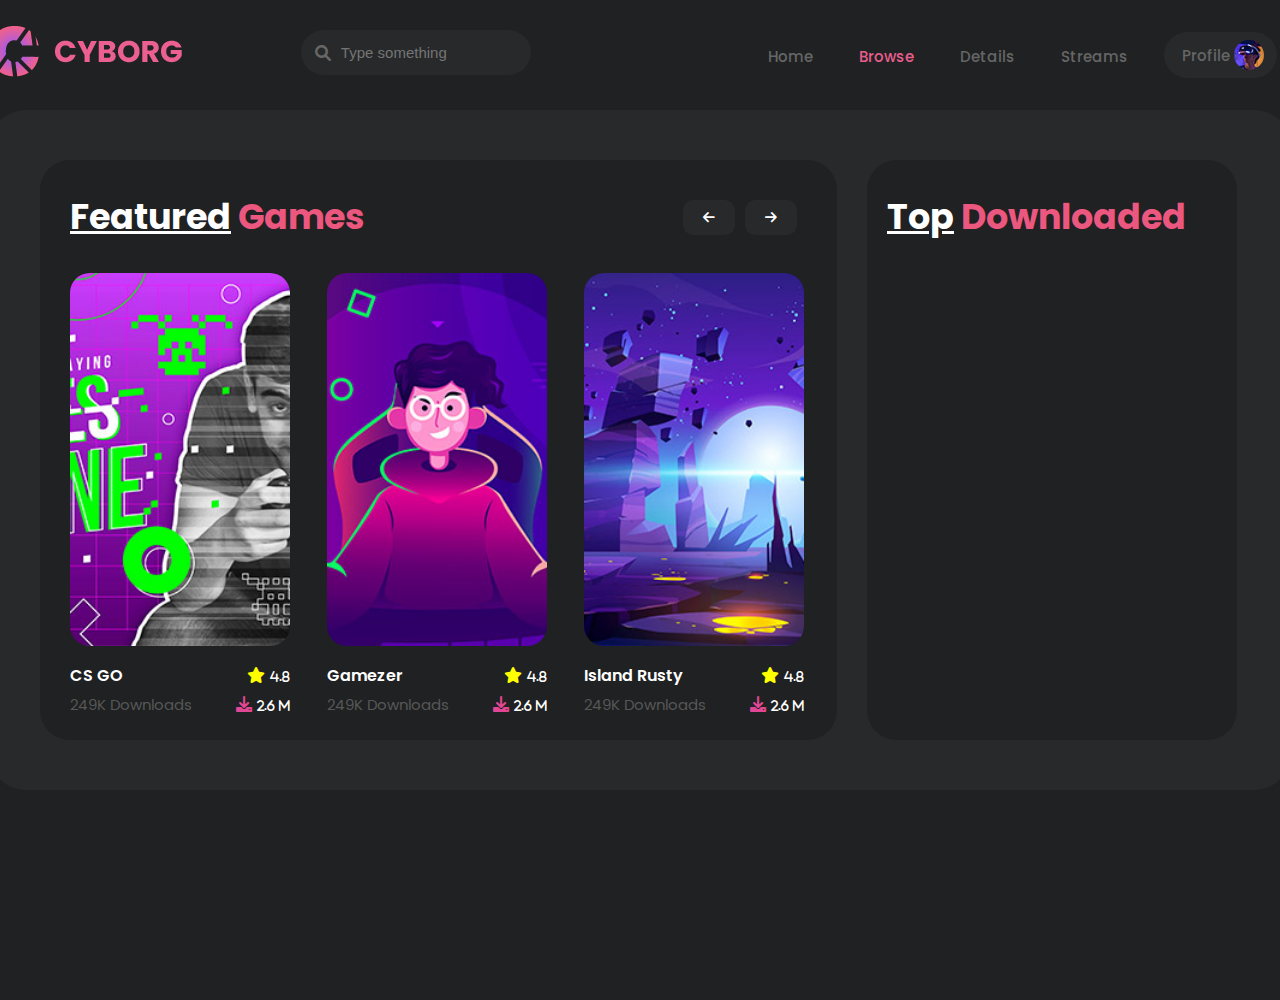
==== Cyborg sait/browse.html @ 51f166f0 "add Foodmarket sait" ====
<!DOCTYPE html>
<html lang="en">
<head>
    <meta charset="UTF-8">
    <meta name="viewport" content="width=device-width, initial-scale=1.0">
    <title>Browse</title>
    <link rel="stylesheet" href="css/browse.css">
    <script src="js/browse.js"></script>
    <link href="https://fonts.googleapis.com/css2?family=Poppins:ital,wght@0,100;0,200;0,300;0,400;0,500;0,600;0,700;0,800;0,900;1,100;1,200;1,300;1,400;1,500;1,600;1,700;1,800;1,900&display=swap" rel="stylesheet">
    <link href="https://cdnjs.cloudflare.com/ajax/libs/font-awesome/6.0.0-beta3/css/all.min.css" rel="stylesheet">

</head>
<body>
    <div id="all-content">
        <header>
            <nav>
                <div id="header-logo">
                    <a href="#"><img src="images/logo.png" alt="Logo cyborg"></a>
                </div>
                <div id="header-searcher">
                    <i class="fas fa-search" style="position:relative; right:-30px; top:-2px; color:#666;"></i>
                    <input type="text" placeholder="Type something">
                </div>
                <div id="header-navigation">
                    <ul>
                        <li><a href="home.html" class="header-btns">Home</a></li>
                        <li><a href="browse.html" class="header-btns" style="color: #e75e8d;">Browse</a></li>
                        <li><a href="#" class="header-btns">Details</a></li>
                        <li><a href="#" class="header-btns">Streams</a></li>
                        <li>
                            <a href="#" id="profile-btn">
                                <span>Profile</span>
                                <img src="images/profile-header.jpg" alt="avatar" width="25px" height="25px">
                            </a>
                        </li>
                    </ul>
                </div>
            </nav>
        </header>
        <main>
            <div id="info-container">
                <div id="featered-games">
                    <div class="headings">
                        <h3 class="blocks-h3"><span>Featured</span> Games</h3>
                        <div>
                            <button type="button" onclick="Pre()"><i class="fas fa-arrow-left" style="color: white;"></i></button>   
                            <button type="button" onclick="Next()"><i class="fas fa-arrow-right" style="color: white;"></i></button>                      
                        </div>
                    </div>
                    <div id="games-container">
                        <div class="games-container-block" id="first">
                            <img src="images\featured-01.jpg" alt="">
                            <div class="first-line">
                                <h5>CS GO</h5>
                                <i class="fas fa-star" style="color:yellow;"></i>
                            </div>
                            <div class="second-line">
                                <p>249K Downloads</p>
                                <i class="fas fa-download" style="color:rgb(225, 71, 148);"></i>
                            </div>
                        </div>
                        <div class="games-container-block" id="second">
                            <img src="images\featured-02.jpg" alt="">
                            <div class="first-line">
                                <h5>Gamezer</h5>
                                <i class="fas fa-star" style="color:yellow;"></i>
                            </div>
                            <div class="second-line">
                                <p>249K Downloads</p>
                                <i class="fas fa-download" style="color:rgb(225, 71, 148);"></i>
                            </div>
                        </div>
                        <div class="games-container-block" id="third">
                            <img src="images\featured-03.jpg" alt="">
                            <div class="first-line">
                                <h5>Island Rusty</h5>
                                <i class="fas fa-star" style="color:yellow;"></i>
                            </div>
                            <div class="second-line">
                                <p>249K Downloads</p>
                                <i class="fas fa-download" style="color:rgb(225, 71, 148);"></i>
                            </div>
                        </div>
                    </div>
                </div>
                <div id="top-downloaded">
                    <h3 class="blocks-h3"><span>Top</span> Downloaded</h3>
                    <div>

                    </div>
                </div>
            </div>
        </main>
    </div>
</body>
</html>
---- Cyborg sait/css/browse.css ----
*{
    box-sizing: border-box;
    margin: 0;
    padding: 0;
}

html{
    min-height: 100%;
    background-color:#1f2122;
}

body{
    font-family: "Poppins", serif;
    font-weight: 500;
    font-style: normal;
    width: 100%;
    display: flex;
    justify-content: center;
}

header{
    height: 110px;
    width: 100%;
}

nav{
    display: flex;
    height: 100%;
}

a{
    text-decoration: none;
    color: white;
}

#header-logo{
    display: flex;
    align-items: center;
    height: 100%;
    width: 300px;
}

#header-searcher{
    width: 300px;
    display: flex;
    align-items: center;
    justify-content: center;
}

#header-searcher input{
    border: none;
    margin-bottom: 5px;
    font-size: 15px;
    border-radius: 30px;
    background-color: #27292a;
    padding: 0 10px 0 40px;
    color: #666;
    height: 45px;
    width: 230px;
}

#header-navigation{
    width: 800px;
    display: flex;
    align-items: center;
    justify-content: right;
}

#header-navigation ul{
    list-style: none;
    display: flex;
}

#header-navigation ul li{
    padding: 0 13px;
}

.header-btns{
    color: #666;
    text-decoration: none;
    display: block;
    padding: 13px 10px;
    height: 47px;
    font-size: 15px;
    transition: 0.2s;
}

.header-btns:hover{
    color: rgb(152, 53, 53);
}

#profile-btn{
    font-size: 15px;
    color: #666;
    position: relative;
    text-decoration: none;
    display: block;
    background-color: #27292a;
    height: 46px;
    padding: 12px 47px 13px 18px;
    border-radius: 25px;
    transition: 0.2s;
}

#profile-btn img{
    width: 30px;
    height: 30px;
    border-radius: 50%;
    position: absolute;
    top: 8px;
    left: 70px;
}

#profile-btn:hover{
    color: white;
    background-color: rgb(235, 87, 126);
}


#all-content{
    width: 1300px;
    height: 1000px;
}

main{
    border-radius: 35px;
    background-color: #27292a;
    padding: 50px;
}

#info-container{
    display: flex;
}

#featered-games{
    padding: 30px 30px;
    height: 580px;
    width: 797px;
    border-radius: 30px;
    background-color: #1f2122;
    margin-right: 30px;
    overflow: hidden;
}

#top-downloaded{
    padding: 30px 20px;
    height: 580px;
    width: 370px;
    border-radius: 30px;
    background-color: #1f2122;
}

.blocks-h3{
    color: rgb(235, 87, 126);
    font-size: 35px;
    margin-bottom: 30px;
}

.blocks-h3 span{
    color: white;
    text-decoration: underline;
}

.first-line {
    display: flex;
    align-items: center;
    width: 100%;
    justify-content: space-between;
    margin-bottom: 5px;
}

.first-line h5 {
    color: white;
    font-size: 16px;
    font-weight: 600;
}

.first-line i::after {
    content: "4.8";
    margin-left: 5px;
    font-size: 12px; 
    color: white; 
}

.second-line {
    display: flex;
    align-items: center;
    width: 100%;
    justify-content: space-between;
}

.second-line p {
    color: rgb(87, 87, 87);
    font-weight: 400;
    font-size: 15px;
}

.second-line i::after {
    content: "2.6 m";
    margin-left: 5px;
    font-size: 12px;
    font-weight: lighter;   
    color: white; 
}

#games-container{
    display: flex;
    transition: transform 0.2s ease-in-out;
}

.games-container-block{
    margin-right: 37px;
}

.games-container-block img{
    height: auto;
    width: 220px;
    border-radius: 20px;
    margin-bottom: 10px;
}

.headings{
    display: flex;
    justify-content: space-between;
}

.headings div{
    display: flex;
    align-items: start;
    margin-top: 10px;
}

.headings div button{
    background-color: #27292a;
    border: none;
    border-radius: 10px;
    padding: 10px 20px;
    margin-right: 10px;
    transition: 0.3s;
}

.headings div button:hover{
    transform: scale(1.2);
}
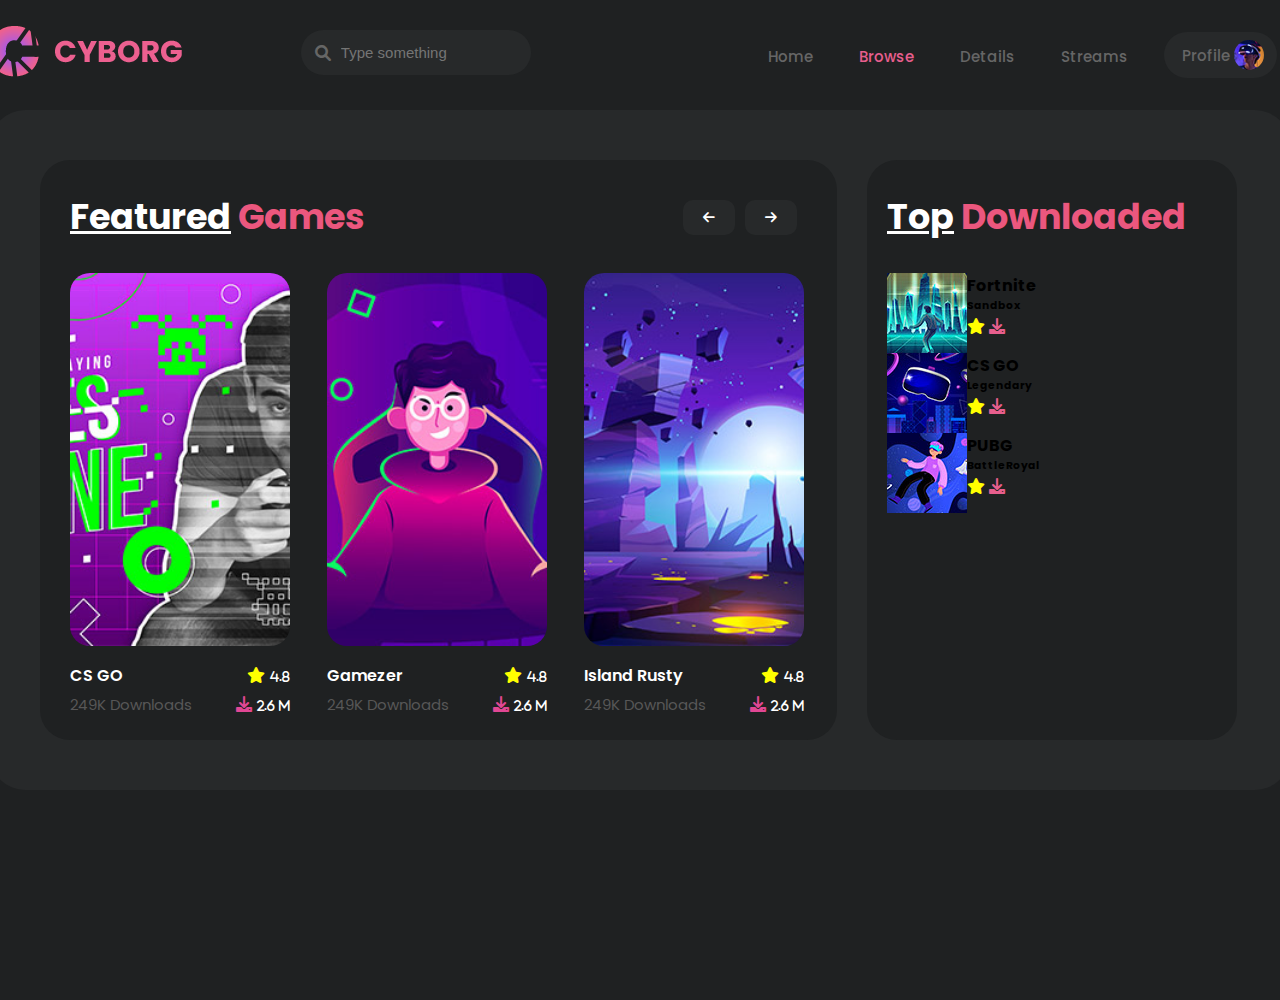
==== commit a64db736: "add game and repair wrapper" ====
--- a/Cyborg sait/browse.html
+++ b/Cyborg sait/browse.html
@@ -8,7 +8,6 @@
     <script src="js/browse.js"></script>
     <link href="https://fonts.googleapis.com/css2?family=Poppins:ital,wght@0,100;0,200;0,300;0,400;0,500;0,600;0,700;0,800;0,900;1,100;1,200;1,300;1,400;1,500;1,600;1,700;1,800;1,900&display=swap" rel="stylesheet">
     <link href="https://cdnjs.cloudflare.com/ajax/libs/font-awesome/6.0.0-beta3/css/all.min.css" rel="stylesheet">
-
 </head>
 <body>
     <div id="all-content">
@@ -39,7 +38,7 @@
         </header>
         <main>
             <div id="info-container">
-                <div id="featered-games">
+                <article id="featered-games">
                     <div class="headings">
                         <h3 class="blocks-h3"><span>Featured</span> Games</h3>
                         <div>
@@ -82,13 +81,33 @@
                             </div>
                         </div>
                     </div>
-                </div>
-                <div id="top-downloaded">
+                </article>
+                <article id="top-downloaded">
                     <h3 class="blocks-h3"><span>Top</span> Downloaded</h3>
-                    <div>
-
-                    </div>
-                </div>
+                    <ul>
+                        <li>
+                            <img src="images\game-01.jpg" alt="">
+                            <h4>Fortnite</h4>
+                            <h6>Sandbox</h6>
+                            <span><i class="fas fa-star" style="color: yellow;"></i></span>
+                            <span><i class="fas fa-download" style="color: #e75e8d;"></i></span>
+                        </li>
+                        <li>
+                            <img src="images\game-02.jpg" alt="">
+                            <h4>CS GO</h4>
+                            <h6>Legendary</h6>
+                            <span><i class="fas fa-star" style="color: yellow;"></i></span>
+                            <span><i class="fas fa-download" style="color: #e75e8d;"></i></span>
+                        </li>
+                        <li>
+                            <img src="images\game-03.jpg" alt="">
+                            <h4>PUBG</h4>
+                            <h6>BattleRoyal</h6>
+                            <span><i class="fas fa-star" style="color: yellow;"></i></span>
+                            <span><i class="fas fa-download" style="color: #e75e8d;"></i></span>
+                        </li>
+                    </ul>
+                </article>
             </div>
         </main>
     </div>
--- a/Cyborg sait/css/browse.css
+++ b/Cyborg sait/css/browse.css
@@ -31,6 +31,11 @@
 a{
     text-decoration: none;
     color: white;
+}
+
+ul {
+    list-style: none;
+    display: flex;
 }
 
 #header-logo{
@@ -241,4 +246,28 @@
 
 .headings div button:hover{
     transform: scale(1.2);
+}
+
+#top-downloaded ul{
+    width: 100%;
+    flex-direction: column;
+}
+
+#top-downloaded ul li{
+    flex: 1;
+}
+
+#top-downloaded ul li span{
+    width: 50px;
+}
+
+#top-downloaded h4{
+
+}
+
+#top-downloaded h6{
+
+}
+#top-downloaded img{
+    float: left;
 }